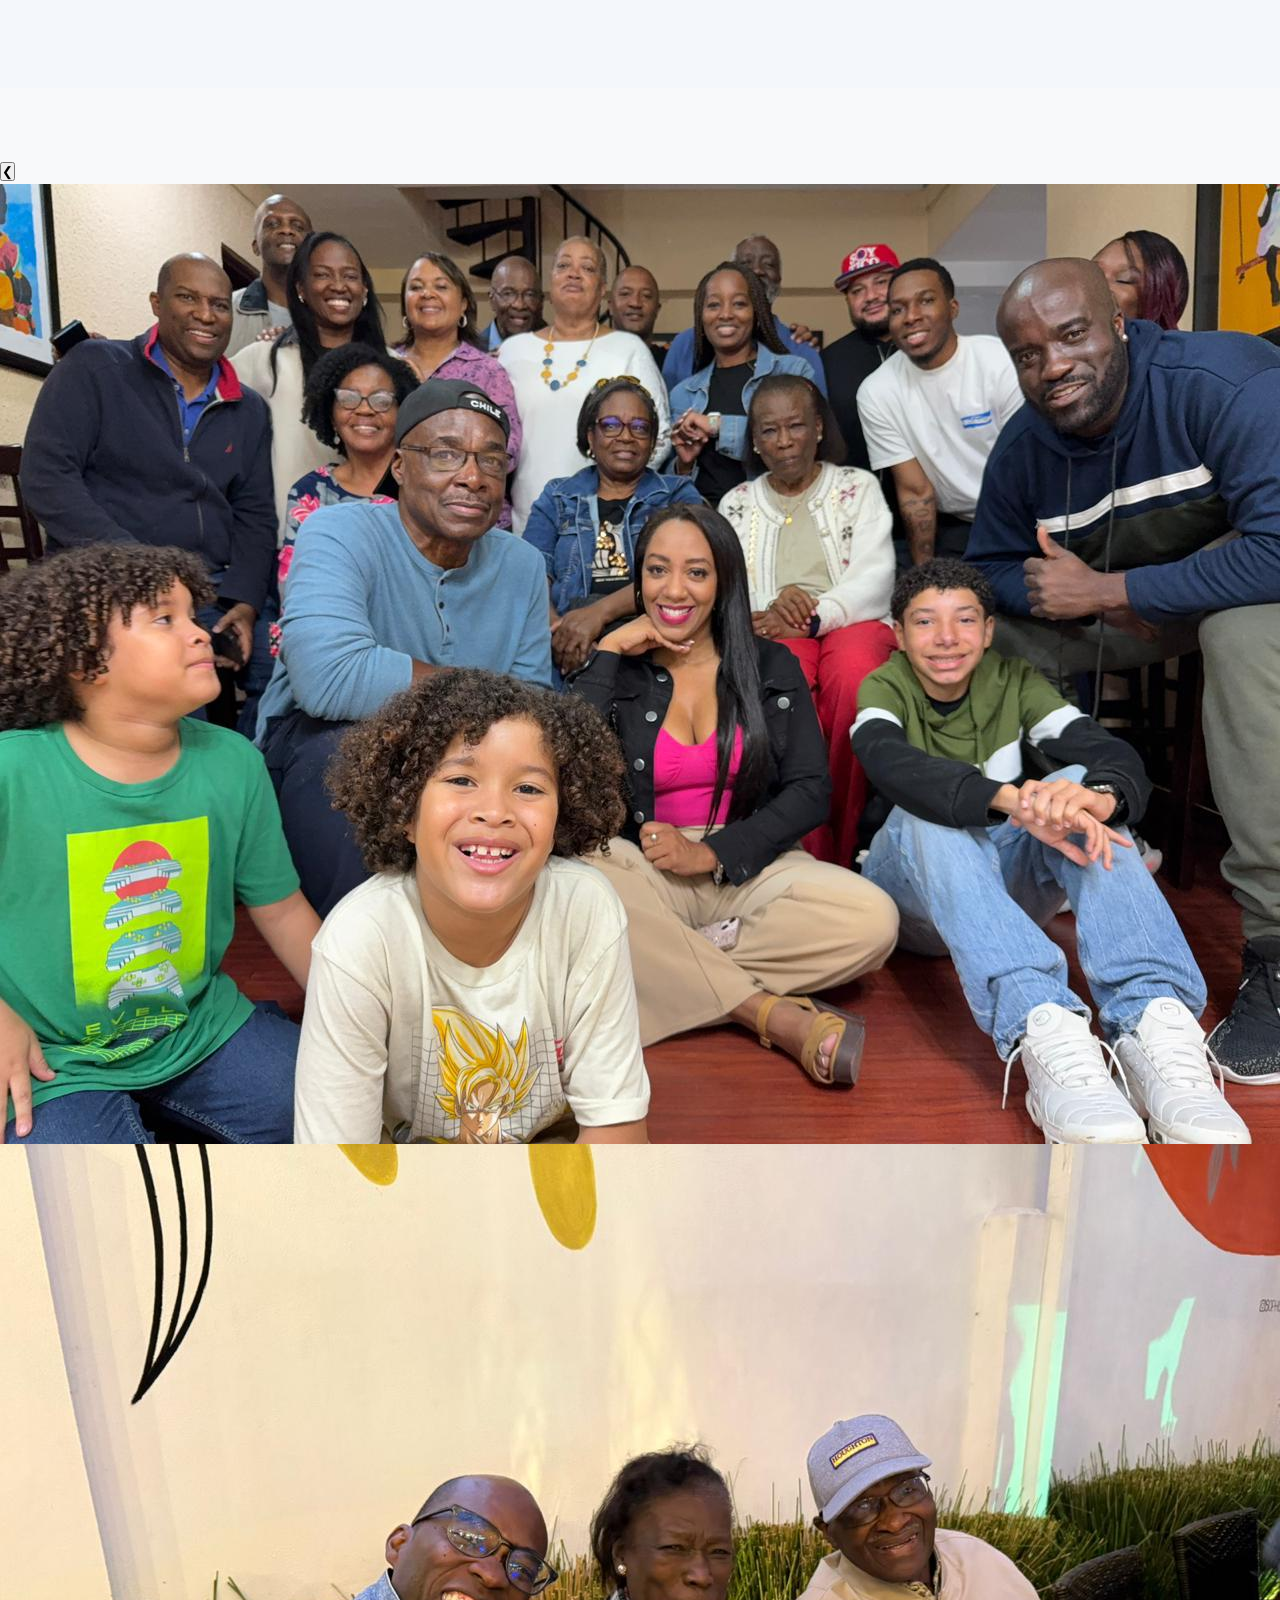
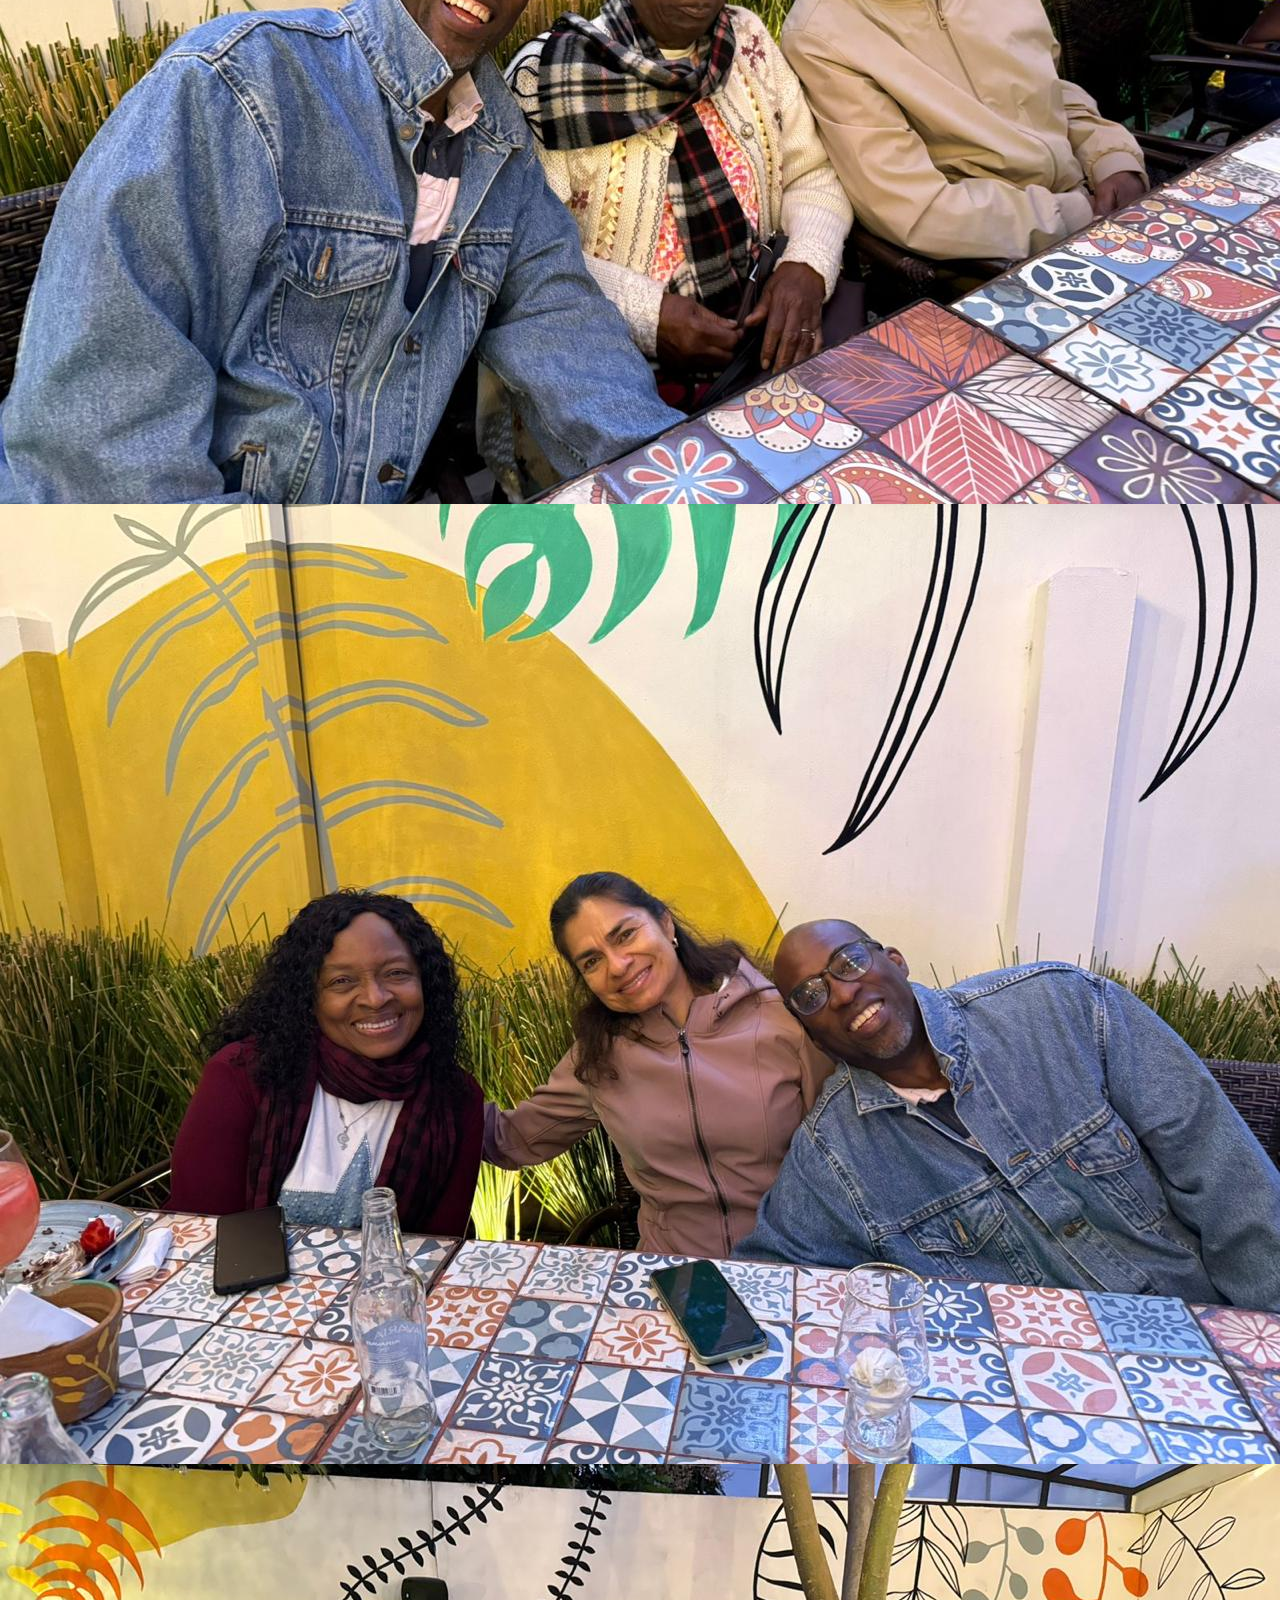
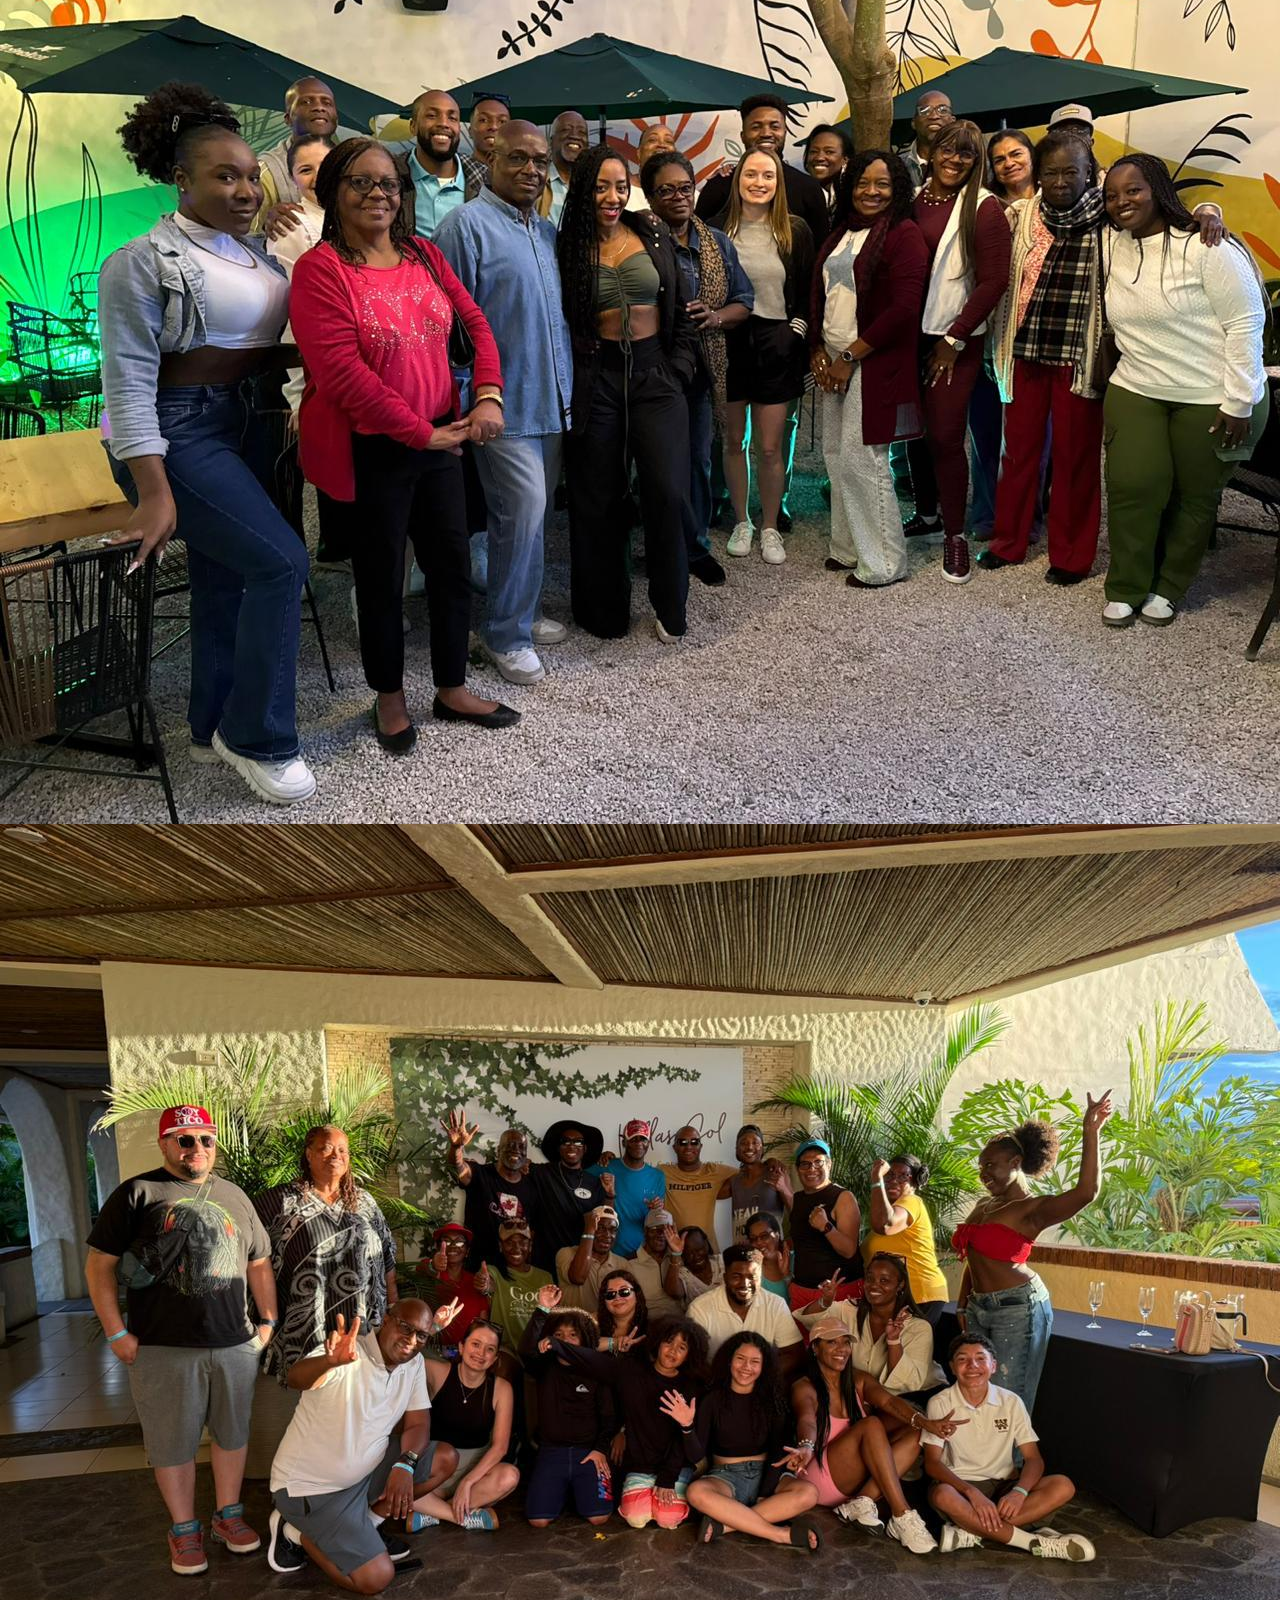
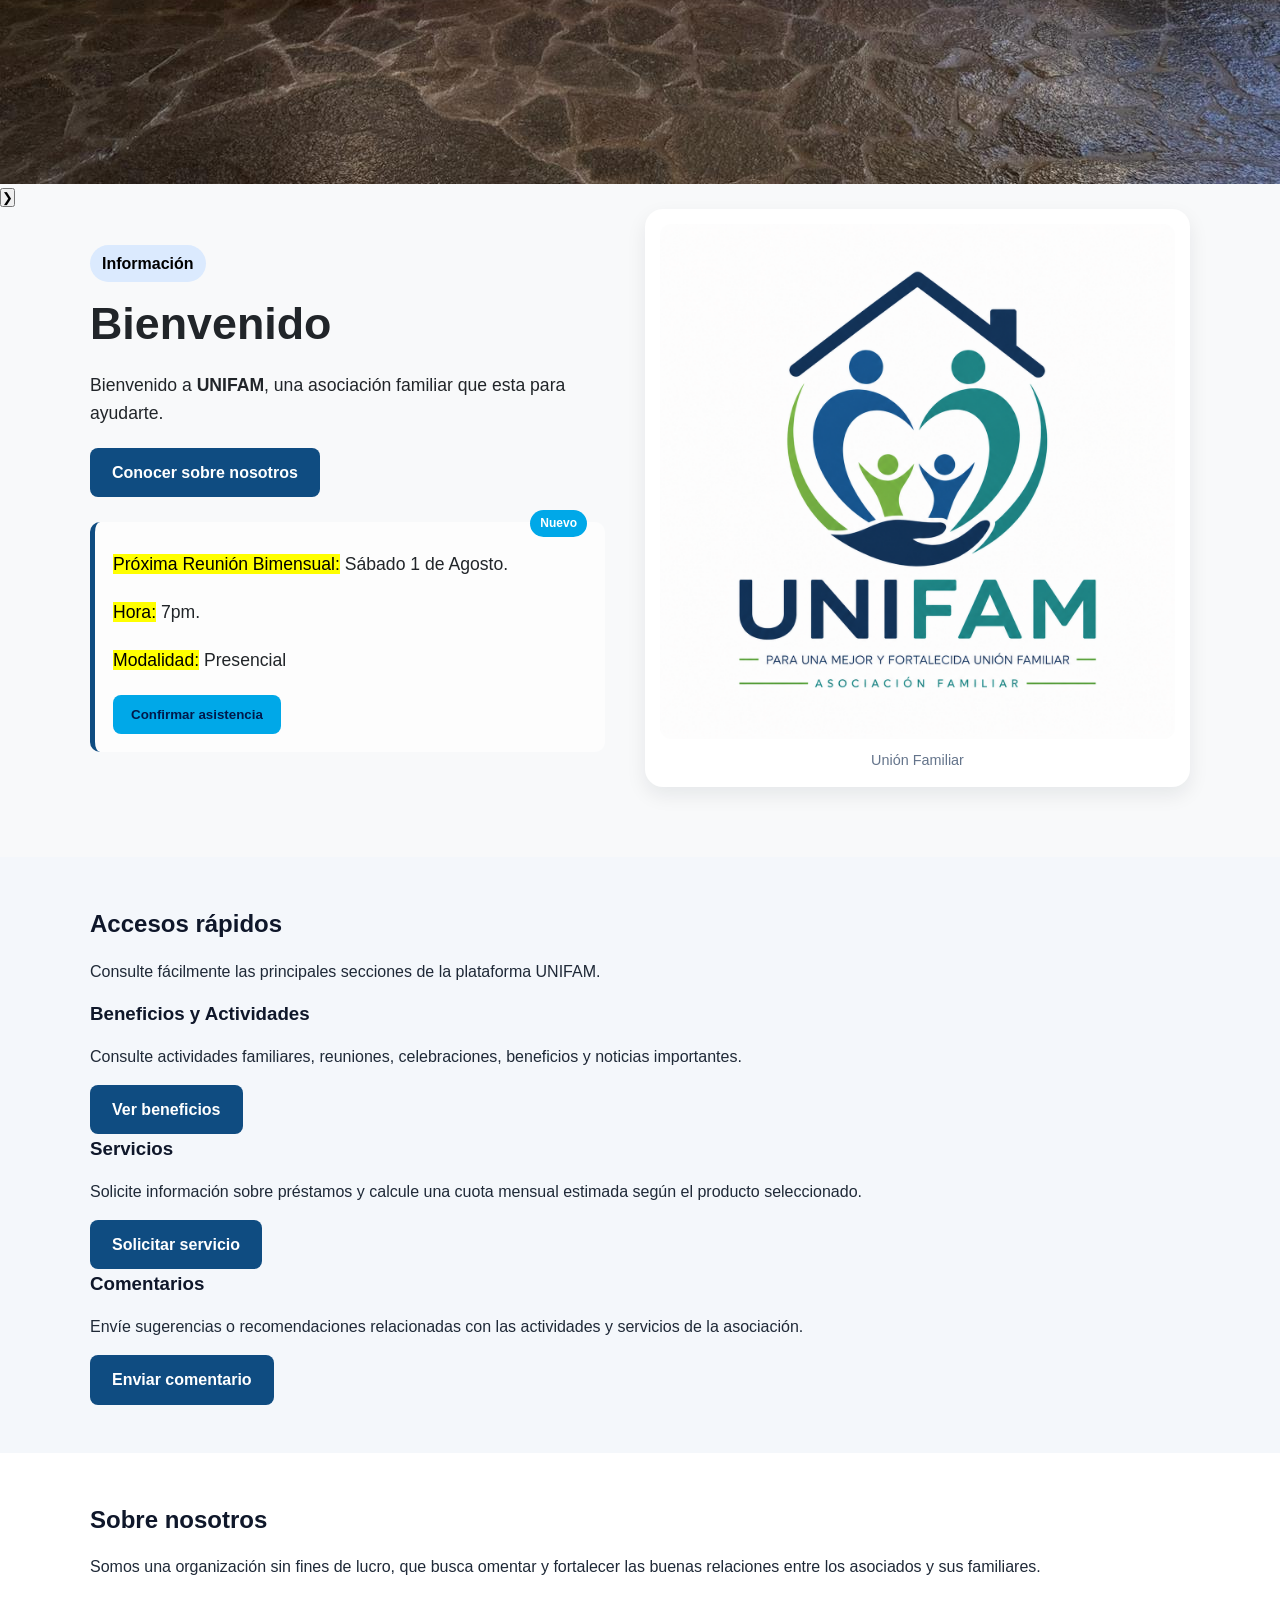
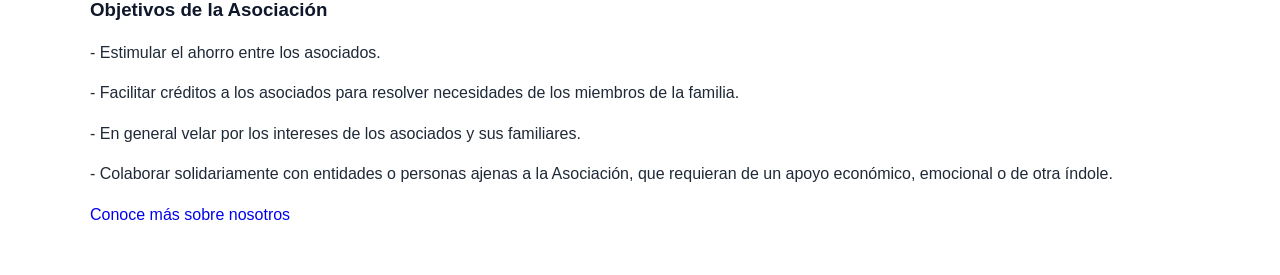
==== Index.html @ 9f18d017 "Agregar archivo Index.html y script carousel.js para implementar la sección de carrusel y la estruct" ====
<!DOCTYPE html>
<html lang="es">

<head>
    <meta charset="UTF-8">
    <meta name="viewport" content="width=device-width, initial-scale=1.0">
    <meta name="description" content="UNIFAM es una asosiacion familiar.">
    <meta name="keywords"
        content="Asociacion familiar">
    <meta name="author" content="UNIFAM">
    <!-- CSS externo principal del sitio -->
    <link rel="stylesheet" href="css/style.css">
    <title>UNIFAM | Unión Familiar</title>
</head>

<body>
    <!-- Encabezado principal fijo del sitio -->
    <div id="header"></div>

    <!-- Contenido principal -->
    <main>
        <!-- Sección hero con columnas flotantes -->
        <section id="hero" class="hero">
            <div class="carousel">
                <button class="btn prev">&#10094;</button>
                <div class="carousel-container">
                    <div class="slide active">
                        <img src="assets/images/carousel-1.jpeg" alt="Imagen 1">
                    </div>
                    <div class="slide">
                        <img src="assets/images/carousel-2.jpeg" alt="Imagen 2">
                    </div>
                    <div class="slide">
                        <img src="assets/images/carousel-3.jpeg" alt="Imagen 3">
                    </div>
                    <div class="slide">
                        <img src="assets/images/carousel-4.jpeg" alt="Imagen 4">
                    </div>
                    <div class="slide">
                        <img src="assets/images/carousel-5.jpeg" alt="Imagen 5">
                    </div>
                </div>
                <button class="btn next">&#10095;</button>
            </div>
            <div class="container hero-content">
                <div class="hero-text">
                    <span class="hero-badge">Información</span>

                    <h1>Bienvenido</h1>
                    <p>
                        Bienvenido a <strong>UNIFAM</strong>, una asociación familiar que esta para ayudarte.
                    </p>
                    <div class="hero-actions">
                        <a class="btn-primary" href="Historia.html">
                            Conocer sobre nosotros
                        </a>
                    </div>

                    <!-- Caja relativa que contiene un elemento absoluto -->
                    <div class="hero-info">
                        <span class="info-label">Nuevo</span>
                        <p>
                            <mark>Próxima Reunión Bimensual:</mark>
                            Sábado 1 de Agosto.
                        </p>
                        <p>
                            <mark>Hora:</mark>
                            7pm.
                        </p>

                        <p>
                            <mark>Modalidad:</mark>
                            Presencial
                        </p>
                        <button class="btn-secondary" onclick="asistToggle()">
                            Confirmar asistencia
                        </button>

                        <!-- ── Panel de confirmación ── -->
                        <div id="asistencia-panel">
                            <div class="asist-header">Confirmación de Asistencia</div>
                            <div class="asist-body">

                                <!-- Tipo de evento -->
                                <div class="asist-field">
                                    <label for="asist-tipo">Tipo de evento <span class="req">*</span></label>
                                    <div class="asist-select-wrap">
                                        <select id="asist-tipo" onchange="asistOnTipo()">
                                            <option value="">Seleccione una modalidad</option>
                                            <option value="presencial">Presencial</option>
                                            <option value="virtual">Virtual</option>
                                        </select>
                                    </div>
                                    <div class="asist-err" id="asist-err-tipo">Seleccione el tipo de evento.</div>
                                </div>

                                <!-- Nombre -->
                                <div class="asist-field">
                                    <label for="asist-nombre">Nombre y apellido <span class="req">*</span></label>
                                    <input type="text" id="asist-nombre" placeholder="Ej: Juan Pérez González"
                                        onblur="asistValidarNombre(true)">
                                    <div class="asist-err" id="asist-err-nombre">Ingrese su nombre completo (solo
                                        letras).</div>
                                </div>

                                <!-- Cédula -->
                                <div class="asist-field">
                                    <label for="asist-cedula">Número de cédula <span class="req">*</span></label>
                                    <input type="text" id="asist-cedula" placeholder="Ej: 1-2345-6789" maxlength="12"
                                        onblur="asistValidarCedula(true)">
                                    <div class="asist-err" id="asist-err-cedula">Ingrese una cédula válida (9
                                        dígitos).</div>
                                </div>

                                <!-- Lista de eventos (se carga desde JSON) -->
                                <div id="asist-eventos-wrap">
                                    <p class="eventos-label" id="asist-eventos-label"></p>
                                    <div class="asist-err asist-err-evento" id="asist-err-evento">Seleccione un
                                        evento.</div>
                                    <div class="eventos-lista" id="asist-eventos-lista"></div>
                                </div>

                                <!-- Acciones -->
                                <div class="asist-actions">
                                    <button class="asist-btn-enviar" onclick="asistEnviar()">Confirmar</button>
                                    <button class="asist-btn-cancelar" onclick="asistCerrar()">Cancelar</button>
                                </div>

                                <div id="asist-success"></div>
                            </div>
                        </div>
                        
                    </div>
                </div>

                <figure class="hero-image">
                    <img src="assets/images/LogoUNIFAM.png" alt="Union Familiar">
                    <figcaption>
                        Unión Familiar
                    </figcaption>
                </figure>
            </div>
        </section>

        <!-- Accesos rápidos a funcionalidades -->
        <section class="accesos-rapidos">
            <div class="container">
                <h2>Accesos rápidos</h2>
                <p>
                    Consulte fácilmente las principales secciones de la plataforma UNIFAM.
                </p>

                <div class="accesos-grid">

                    <article class="acceso-card">
                        <h3>Beneficios y Actividades</h3>
                        <p>
                            Consulte actividades familiares, reuniones, celebraciones,
                            beneficios y noticias importantes.
                        </p>
                        <a class="btn-primary" href="Beneficios.html">Ver beneficios</a>
                    </article>

                    <article class="acceso-card">
                        <h3>Servicios</h3>
                        <p>
                            Solicite información sobre préstamos y calcule una cuota
                            mensual estimada según el producto seleccionado.
                        </p>
                        <a class="btn-primary" href="Servicios.html">Solicitar servicio</a>
                    </article>

                    <article class="acceso-card">
                        <h3>Comentarios</h3>
                        <p>
                            Envíe sugerencias o recomendaciones relacionadas con las
                            actividades y servicios de la asociación.
                        </p>
                        <a class="btn-primary" href="Comentarios.html">Enviar comentario</a>
                    </article>

                </div>
            </div>
        </section>
        <!-- Información general de la plataforma -->
        <section id="sobre-plataforma">
            <div class="container">
                <h2>Sobre nosotros</h2>
                <p>
                    Somos una organización sin fines de lucro,
                    que busca omentar y fortalecer las buenas relaciones entre los asociados y sus familiares.
                </p>

                <h3>Objetivos de la Asociación</h3>
                <div class="benefits-grid">
                    <article class="benefit-card">
                        <p>- Estimular el ahorro entre los asociados.</p>
                    </article>

                    <article class="benefit-card">
                        <p>- Facilitar créditos a los asociados para resolver necesidades de los miembros de la familia.
                        </p>
                    </article>

                    <article class="benefit-card">
                        <p>- En general velar por los intereses de los asociados y sus familiares.</p>
                    </article>

                    <article class="benefit-card">
                        <p>- Colaborar solidariamente con entidades o personas ajenas a la Asociación,
                            que requieran de un apoyo económico, emocional o de otra índole.</p>
                    </article>

                    <a class="btn-link" href="Historia.html">
                        Conoce más sobre nosotros
                    </a>
                </div>
            </div>
        </section>

        
        <!-- Pie de pagina -->

        <div id="footer"></div>
        
        <script src="js/eventos.js"></script>
        <script src="js/carousel.js"></script>
        <script src="js/layout.js"></script>
</body>
---- css/style.css ----
/* =========================
CSS BASE
Reglas generales del sitio
========================= */

/* Elimina márgenes y espacios automáticos del navegador */
* {
    margin: 0;
    padding: 0;
    box-sizing: border-box;
}

/* Configuración general del documento */
html {
    font-size: 16px;
    scroll-behavior: smooth;
}

/* Estilo general del sitio */
body {
    font-family: Arial, Helvetica, sans-serif;
    background-color: #f4f7fb;
    color: #1f2937;
    line-height: 1.6;

    /* *** Espacio para que el header fixed no tape el contenido */
    padding-top: 88px;
}

/* Multimedia adaptable */
img,
video,
iframe {
    max-width: 100%;
}

/* Evita deformación y espacios inferiores */
img {
    height: auto;
    display: block;
}

/* Enlaces sin subrayado */
a {
    text-decoration: none;
}

/* Viñetas dentro del bloque */
ul {
    list-style-position: inside;
}

/* =========================
UTILIDADES GENERALES
========================= */

/* Contenedor centrado reutilizable */
.container {
    width: min(90%, 1100px);
    margin: 0 auto;
}

/* Separación general entre secciones */
section,
aside {
    padding: 48px 0;
}

/* Estilo base para títulos */
h1,
h2,
h3,
h4,
h5,
h6 {
    color: #0f172a;
    margin-bottom: 15px;
}

/* Separación entre párrafos */
p {
    margin-bottom: 15px;
}

/* =========================
HEADER Y NAVEGACIÓN
========================= */

/* Header fijo superior */
.site-header {
    background-color: #0F4C81;
    color: white;
    padding: 18px 0;
    border-bottom: 4px solid #00A8E8;

    position: fixed;
    top: 0;
    left: 0;
    width: 100%;

    z-index: 1000;
}

/* *** Flexbox alinea logo, menú y botón hamburguesa */
.header-content {
    display: flex;
    align-items: center;
    justify-content: space-between;
    gap: 20px;
}

/* Logo del sitio */
.logo {
    font-size: 1.4rem;
    margin-bottom: 0;
    white-space: nowrap;
}

/* *** Checkbox oculto usado para abrir/cerrar menú */
.menu-toggle {
    display: none;
}

/* *** Botón hamburguesa oculto en escritorio */
.menu-button {
    display: none;
    width: 38px;
    height: 32px;
    cursor: pointer;
}

/* *** Líneas del botón hamburguesa */
.menu-button span {
    display: block;
    height: 4px;
    margin-bottom: 6px;
    background-color: white;
    border-radius: 4px;
}

/* Menú principal */
.main-nav ul {
    list-style: none;

    /* *** Flexbox organiza enlaces en fila */
    display: flex;
    align-items: center;
    gap: 12px;
}

/* Enlaces del menú */
.main-nav a {
    color: white;
    font-weight: bold;
    padding: 8px 10px;
    border-radius: 6px;
    display: inline-block;
}

/* Cambio visual al pasar el mouse */
.main-nav a:hover {
    background-color: #00b4d8;
    color: #00194a;
}

/* =========================
HERO
========================= */

.hero {
    background-color: #F8F9FA;
    padding: 70px 0;
}

/* *** Flexbox crea dos columnas responsivas */
.hero-content {
    display: flex;
    align-items: center;
    gap: 40px;
}

/* Columna de texto */
.hero-text {
    flex: 1;
}

/* Título principal */
.hero-text h1 {
    font-size: clamp(2rem, 5vw, 2.8rem);
    color: #212529;
    margin-bottom: 20px;
    line-height: 1.2;
}

/* Texto del hero */
.hero-text p {
    font-size: 1.1rem;
    color: #212529;
    margin-bottom: 20px;
}

/* Etiqueta decorativa */
.hero-badge {
    display: inline-block;
    background-color: #dbeafe;
    color: #000000;
    padding: 6px 12px;
    border-radius: 20px;
    font-weight: bold;
    margin-bottom: 15px;
}

/* Columna de imagen */
.hero-image {
    flex: 1;
    background-color: white;
    padding: 15px;
    border-radius: 18px;
    box-shadow: 0 8px 20px rgba(15, 23, 42, 0.08);
}

/* Imagen principal */
.hero-image img {
    width: 100%;
    border-radius: 12px;
}

/* Texto bajo imagen */
.hero-image figcaption {
    margin-top: 10px;
    font-size: 0.9rem;
    color: #64748b;
    text-align: center;
}

/* Caja informativa */
.hero-info {
    margin-top: 25px;
    padding: 28px 18px 18px 18px;
    background-color: rgba(255, 255, 255, 0.7);
    border-left: 5px solid #0F4C81;
    border-radius: 10px;

    /* Referencia para la etiqueta absoluta */
    position: relative;
}

/* Etiqueta dentro de la caja */
.info-label {
    position: absolute;
    top: -12px;
    right: 18px;

    background-color: #00A8E8;
    color: white;
    padding: 4px 10px;
    border-radius: 20px;
    font-size: 0.75rem;
    font-weight: bold;

    z-index: 2;
}

/* =========================
BOTONES
========================= */

/* Enlace con apariencia de botón */
.btn-primary {
    display: inline-block;
    background-color: #0F4C81;
    color: white;
    padding: 12px 22px;
    border-radius: 8px;
    font-weight: bold;
}

/* Hover del botón principal */
.btn-primary:hover {
    background-color: #00b4d8;
    color: #00194a;
}

/* Botón secundario */
.btn-secondary {
    background-color: #00A8E8;
    color: #00194a;
    border: none;
    padding: 12px 18px;
    border-radius: 8px;
    font-weight: bold;
    cursor: pointer;
}

/* Hover del botón secundario */
.btn-secondary:hover {
    background-color: #0096c7;
    color: white;
}

/* =========================
SOBRE LA PLATAFORMA
========================= */

#sobre-plataforma {
    background-color: white;
}

#sobre-plataforma ul {
    padding-left: 20px;
    margin-top: 15px;
}

#sobre-plataforma li {
    margin-bottom: 10px;
}

/* =========================
EVENTOS
========================= */

.events-section {
    background-color: #f4f7fb;
}

/* *** Grid crea columnas automáticas y responsivas */
.events-grid {
    display: grid;

    /* *** Ajusta cantidad de columnas según espacio disponible */
    grid-template-columns: repeat(auto-fit, minmax(260px, 1fr));

    gap: 28px;
    align-items: stretch;
}

/* Tarjeta de evento */
.event-card {
    background-color: white;
    border: 1px solid #dbeafe;
    border-radius: 16px;
    overflow: hidden;
    box-shadow: 0 8px 20px rgba(15, 23, 42, 0.08);

    position: relative;

    /* *** Flex interno mantiene contenido ordenado verticalmente */
    display: flex;
    flex-direction: column;
}

/* Elimina márgenes propios del figure */
.event-card figure {
    margin: 0;
}

/* Imagen de tarjeta */
.event-card img {
    width: 100%;
    height: 220px;
    object-fit: cover;
}

/* Texto bajo imagen */
.event-card figcaption {
    font-size: 0.8rem;
    color: #64748b;

    /* *** Más espacio para que no quede pegado */
    padding: 10px 16px 0 16px;
}

/* Contenido textual de tarjeta */
.event-card-content {
    /* *** Corrige texto pegado a la orilla */
    padding: 20px;

    /* *** Hace que el contenido ocupe el espacio disponible */
    flex: 1;
}

/* Párrafos dentro de tarjetas */
.event-card-content p {
    margin-bottom: 10px;
}

/* Etiqueta superior de tarjeta */
.card-label {
    position: absolute;
    top: 12px;
    right: 12px;

    background-color: #00194a;
    color: white;
    padding: 5px 10px;
    border-radius: 20px;

    font-size: 0.75rem;
    font-weight: bold;

    z-index: 5;
}

/* Categoría del evento */
.event-category {
    display: inline-block;
    background-color: #dbeafe;
    color: #00194a;
    padding: 6px 12px;
    border-radius: 20px;
    font-size: 0.85rem;
    font-weight: bold;
    margin-bottom: 12px;
}

/* =========================
ASIDE
========================= */

aside {
    background-color: #ecfeff;
    border-top: 1px solid #bae6fd;
    border-bottom: 1px solid #bae6fd;
}

/* *** Centra contenido del aside sin repetir estilos */
aside p,
aside small,
aside h2,
aside h4 {
    width: min(90%, 1100px);
    margin-left: auto;
    margin-right: auto;
}

aside small {
    display: block;
}

/* =========================
TABLA RESPONSIVA
========================= */

/* *** Sección de tabla con separación visual */
.table-section {
    padding-top: 48px;
    padding-bottom: 48px;
}

/* *** Permite desplazamiento horizontal si la pantalla es estrecha */
.table-responsive {
    width: 100%;
    overflow-x: auto;
    border-radius: 14px;
    box-shadow: 0 8px 20px rgba(15, 23, 42, 0.08);
}

/* *** Tabla limpia, legible y adaptable */
table {
    width: 100%;
    border-collapse: collapse;
    background-color: white;
    min-width: 650px;
}

/* *** Encabezados y celdas con mejor separación */
th,
td {
    padding: 14px 16px;
    border-bottom: 1px solid #cbd5e1;
    text-align: left;
    vertical-align: top;
}

/* *** Encabezado destacado */
th {
    background-color: #00194a;
    color: white;
    font-weight: bold;
}

/* *** Alterna color para lectura */
tr:nth-child(even) {
    background-color: #f8fafc;
}

/* *** Efecto suave al pasar mouse */
tbody tr:hover {
    background-color: #e0f2fe;
}

/* *** Última fila sin borde inferior */
tbody tr:last-child td {
    border-bottom: none;
}

/* =========================
MULTIMEDIA
========================= */

video,
audio,
iframe {
    margin-top: 15px;
    margin-bottom: 25px;
    border-radius: 12px;
}

iframe {
    width: 100%;
}

/* =========================
FOOTER
========================= */

footer {
    background-color: #0F4C81;
    color: white;
    padding: 35px 0;
    text-align: center;
}

/* Enlaces del footer */
footer a {
    color: #90e0ef;
}

/* Hover del footer */
footer a:hover {
    color: white;
}

footer ul {
    list-style: none;
    margin: 20px 0;
}

footer li {
    margin-bottom: 8px;
}

footer h5,
footer h6 {
    color: white;
}

footer address {
    font-style: normal;
    margin-bottom: 15px;
}

/* =========================
MEDIA QUERY TABLET
========================= */

/* *** Ajustes para pantallas medianas */
@media (max-width: 900px) {
    body {
        padding-top: 86px;
    }

    /* *** Hero pasa de dos columnas a una columna */
    .hero-content {
        flex-direction: column;
        align-items: flex-start;
    }

    .hero-text,
    .hero-image {
        width: 100%;
    }

    .hero-image {
        max-width: 650px;
    }

    /* *** Menú todavía visible, pero con menos separación */
    .main-nav ul {
        gap: 6px;
    }

    .main-nav a {
        font-size: 0.9rem;
        padding: 7px 8px;
    }
}

/* =========================
MEDIA QUERY MÓVIL
========================= */

/* *** Ajustes para pantallas pequeñas */
@media (max-width: 700px) {
    body {
        padding-top: 78px;
    }

    .site-header {
        padding: 14px 0;
    }

    .header-content {
        position: relative;
    }

    /* *** Breadcrumbs mas compacto en celular *** */
    .breadcrumbs .container {
        font-size: 0.85rem;
        flex-wrap: wrap;
    }

    /* *** Acciones del hero en columna para mejorar toque *** */
    .hero-actions {
        flex-direction: column;
        align-items: stretch;
    }

    .btn-link {
        text-align: center;
        padding: 10px;
    }

    /* *** Estados de interfaz ocupan todo el ancho *** */
    .state-box {
        width: 100%;
        text-align: center;
    }

    .btn-card{
        width: 100%;
        text-align: center;
    }
    
    /* *** Muestra el botón hamburguesa */
    .menu-button {
        display: block;
    }

    /* *** Menú oculto inicialmente */
    .main-nav {
        display: none;
        position: absolute;
        top: 52px;
        left: 0;
        width: 100%;

        background-color: #00194a;
        border-top: 1px solid #00b4d8;
        padding: 14px;
        border-radius: 0 0 12px 12px;

        z-index: 999;
    }

    /* *** Cuando el checkbox está activo, se muestra el menú */
    .menu-toggle:checked~.main-nav {
        display: block;
    }

    /* *** Menú vertical en móvil */
    .main-nav ul {
        display: flex;
        flex-direction: column;
        align-items: stretch;
        gap: 8px;
    }

    .main-nav a {
        display: block;
        padding: 12px;
        background-color: rgba(255, 255, 255, 0.08);
    }

    .hero {
        padding: 48px 0;
    }

    .hero-text h1 {
        font-size: 2rem;
    }

    .events-grid {
        grid-template-columns: 1fr;
    }

    .event-card img {
        height: 200px;
    }

    /* *** La tabla cambia a formato tarjeta en móvil */
    .table-responsive {
        overflow-x: visible;
        box-shadow: none;
    }

    table {
        min-width: 0;
        border-collapse: separate;
        border-spacing: 0 14px;
        background-color: transparent;
    }

    thead {
        display: none;
    }

    tbody,
    tr,
    td {
        display: block;
        width: 100%;
    }

    tr {
        background-color: white;
        border: 1px solid #dbeafe;
        border-radius: 14px;
        padding: 12px;
        box-shadow: 0 6px 16px rgba(15, 23, 42, 0.08);
    }

    td {
        border-bottom: 1px solid #e2e8f0;
        padding: 10px 8px;
    }

    td:last-child {
        border-bottom: none;
    }

    /* *** Muestra el nombre de cada columna antes del valor */
    td::before {
        content: attr(data-label);
        display: block;
        font-weight: bold;
        color: #00194a;
        margin-bottom: 4px;
    }

    /* *** Resalta visualmente el nombre del evento en móvil */
    td[data-label="Evento"] {
        color: #00194a;
        font-weight: bold;
        font-size: 1rem;
        background-color: #dbeafe;
        padding: 12px;
        border-radius: 8px;
        margin-bottom: 8px;
    }
}

/* =========================
MEDIA QUERY MÓVIL PEQUEÑO
========================= */

/* *** Ajustes para teléfonos angostos */
@media (max-width: 420px) {
    .logo {
        font-size: 1.15rem;
    }

    .hero-text h1 {
        font-size: 1.75rem;
    }

    .btn-primary,
    .btn-secondary {
        width: 100%;
        text-align: center;
    }

    .event-card-content {
        padding: 18px;
    }

    .card-label {
        font-size: 0.7rem;
        right: 8px;
    }
}

/*===============================
UX: ESTADOS DE INTERFAZ
=============================== */
/* *** Estados visibles antes del listado */
.ui-state-demo{
    display: flex;
    gap: 12px;
    flex-wrap: wrap;
    margin: 18px 0 28px 0;
}
/* *** Base visual de cada estado */
.state-box{
    padding: 10px 14px;
    border-radius: 20px;
    font-weight: bold;
    font-size: 0.9rem;
}

/* *** Estado exitoso *** */
.state-success{
    background-color: #dcfce7;
    color: #166534;
}

/* *** Estado de advertencia *** */
.state-warning{
    background-color: #fef3c7;
    color: #92400e;
}

/* *** Estado de peligro *** */
.state-danger{
    background-color: #fee2e2;
    color: #991b1b;
}

/* *** Estado vacio simulado*** */
.empty-state {
    margin-top: 32px;
    padding: 28px;
    background-color: white;
    border: 2px dashed #cbd5e1;
    border-radius: 16px;
    text-align: center;
}

.empty-state h3 {
    color: #00194a;
}

.empty-state p {
    color: #475569;
    margin-bottom: 0;
}


/* ==========================================
   PERSONALIZACIÓN UNIFAM
   Unión Familiar
==========================================



/* ========================
Historia.html
===========================*/

.nuestra-historia {
  display: flex;
  align-items: flex-start;
  gap: 40px;
  padding: 40px;
  max-width: 1200px;
  margin: 0 auto;
}

.image-container {
  flex: 1;
}

.image-container img {
  width: 100%;
  height: auto;
  border-radius: 6px;
  display: block;
}

.text-container {
  flex: 1;
}

.text-container h2 {
  font-size: 2.5rem;
  font-weight: 800;
  margin-bottom: 20px;
}

.text-container p {
  color: #6b6b6b;
  line-height: 1.7;
  margin-bottom: 16px;
}

@media (max-width: 768px) {
  .our-history {
    flex-direction: column;
  }
}

.nuestra-historia p {
    text-align: justify;
    line-height: 1.8;
    font-size: 18px;
    color: #555;
}

/* Parte de Junta Directiva*/

.jerarquia-admin {
  padding: 60px 20px;
  text-align: center;
}

.container {
  max-width: 1100px;
  margin: 0 auto;
}

.titulo-seccion {
  font-size: 3rem;
  font-weight: 800;
  color: #1a2540;
  max-width: 700px;
  text-align: center;
  margin: 0 auto 50px auto;
}

.subtitulo {
  font-size: 1.1rem;
  font-weight: 600;
  color: #1a2540;
  max-width: 700px;
  margin: 0 auto 50px auto;
}

.organigrama {
  display: flex;
  flex-direction: column;
  align-items: center;
}

.nivel {
  display: flex;
  justify-content: center;
}

/* Linea conectora vertical entre niveles */
.conector {
  width: 2px;
  height: 30px;
  background: #c3cfdf;
}

.card {
  background: #ffffff;
  border-radius: 10px;
  padding: 22px 36px;
  box-shadow: 0 4px 12px rgba(0, 0, 0, 0.06);
  border: 1px solid #e5e9f0;
  display: flex;
  flex-direction: column;
  align-items: center;
  gap: 6px;
  transition: transform 0.2s ease, box-shadow 0.2s ease;
  min-width: 200px;
}

.card:hover {
  transform: translateY(-4px);
  box-shadow: 0 8px 20px rgba(0, 0, 0, 0.1);
}

.cargo {
  font-weight: 700;
  color: #0f6fb5;
  font-size: 1.05rem;
}

.nombre {
  color: #4a5568;
  font-size: 0.95rem;
  text-align: center;
}

/* Destacar al Presidente como el nivel mas alto */
.nivel-1 .card {
  border-top: 4px solid #0f6fb5;
}

/* Nivel con multiples personas */
.nivel-multiple {
  flex-direction: column;
  align-items: center;
}

.linea-horizontal {
  height: 2px;
  background: #c3cfdf;
  margin-bottom: 30px;
  position: relative;
  display: flex;
  justify-content: space-between;
}

/* Para 3 personas: la linea es mas ancha */
.linea-3 {
  width: 460px;
}

.rama {
  position: absolute;
  top: 0;
  width: 2px;
  height: 30px;
  background: #c3cfdf;
}

.rama:nth-child(1) {
  left: 0;
}

.rama:nth-child(2) {
  left: 50%;
  transform: translateX(-1px);
}

.rama:nth-child(3) {
  right: 0;
}

.grupo {
  display: flex;
  gap: 30px;
  flex-wrap: wrap;
  justify-content: center;
}

/* Responsive */
@media (max-width: 900px) {
  .linea-3 {
    width: 340px;
  }

  .grupo {
    gap: 20px;
  }
}

@media (max-width: 600px) {
  .card {
    min-width: 180px;
    padding: 18px 24px;
  }

  .grupo {
    flex-direction: column;
    gap: 24px;
  }

  .linea-horizontal {
    width: 2px;
    height: 30px;
    margin-bottom: 0;
  }

  .rama {
    display: none;
  }
}


/* ============================================
Panel de confirmación de asistencia
===============================================*/
#asistencia-panel {
    display: none;
    margin-top: 18px;
    background: #fff;
    border-radius: 12px;
    box-shadow: 0 6px 24px rgba(0, 0, 0, 0.13);
    overflow: hidden;
    animation: asist-slide 0.25s ease;
}

@keyframes asist-slide {
    from {
        opacity: 0;
        transform: translateY(-8px);
    }

    to {
        opacity: 1;
        transform: translateY(0);
    }
}

.asist-header {
    background: #0F4C81;
    color: #fff;
    padding: 14px 20px;
    font-weight: 700;
    font-size: 1rem;
}

.asist-body {
    padding: 20px;
}

/* Campos */
.asist-field {
    margin-bottom: 14px;
}

.asist-field label {
    display: block;
    font-size: 0.82rem;
    font-weight: 700;
    color: #0F4C81;
    margin-bottom: 5px;
}

.asist-field label .req {
    color: #e03a3a;
}

.asist-field input,
.asist-field select {
    width: 100%;
    padding: 9px 12px;
    border: 1.5px solid #cbd5e1;
    border-radius: 7px;
    font-size: 0.88rem;
    font-family: inherit;
    color: #1f2937;
    background: #fff;
    outline: none;
    appearance: none;
    transition: border-color 0.2s;
}

.asist-field input:focus,
.asist-field select:focus {
    border-color: #00A8E8;
}

.asist-field input.asist-invalid,
.asist-field select.asist-invalid {
    border-color: #e03a3a;
    background: #fff6f6;
}

.asist-select-wrap {
    position: relative;
}

.asist-select-wrap::after {
    content: '▾';
    position: absolute;
    right: 10px;
    top: 50%;
    transform: translateY(-50%);
    color: #0F4C81;
    pointer-events: none;
}

.asist-err {
    color: #c0392b;
    font-size: 0.74rem;
    margin-top: 3px;
    display: none;
}

/* Lista de eventos */
#asist-eventos-wrap {
    margin-top: 4px;
    display: none;
}

#asist-eventos-wrap p.eventos-label {
    font-size: 0.82rem;
    font-weight: 700;
    color: #0F4C81;
    margin-bottom: 8px;
}

.eventos-lista {
    display: flex;
    flex-direction: column;
    gap: 8px;
    margin-bottom: 14px;
}

.evento-card {
    border: 1.5px solid #e2e8f0;
    border-radius: 8px;
    padding: 10px 14px;
    cursor: pointer;
    transition: border-color 0.18s, background 0.18s;
    font-size: 0.84rem;
}

.evento-card:hover {
    border-color: #00A8E8;
    background: #f0f9ff;
}

.evento-card.seleccionado {
    border-color: #0F4C81;
    background: #dbeafe;
}

.evento-card input[type="radio"] {
    display: none;
}

.evento-card .ev-titulo {
    font-weight: 700;
    color: #0F4C81;
    margin-bottom: 2px;
}

.evento-card .ev-detalle {
    color: #475569;
    line-height: 1.5;
}

.evento-card .ev-link {
    color: #00A8E8;
    font-weight: 600;
    word-break: break-all;
    text-decoration: none;
}

.evento-card .ev-link:hover {
    text-decoration: underline;
}

.asist-err-evento {
    color: #c0392b;
    font-size: 0.74rem;
    margin-bottom: 10px;
    display: none;
}

/* Botones del panel */
.asist-actions {
    display: flex;
    gap: 10px;
    margin-top: 6px;
}

.asist-btn-enviar {
    flex: 1;
    padding: 10px;
    background: #0F4C81;
    color: #fff;
    font-weight: 700;
    font-size: 0.9rem;
    border: none;
    border-radius: 7px;
    cursor: pointer;
    transition: background 0.2s;
}

.asist-btn-enviar:hover {
    background: #00A8E8;
    color: #00194a;
}

.asist-btn-cancelar {
    padding: 10px 16px;
    background: transparent;
    color: #64748b;
    font-size: 0.88rem;
    border: 1.5px solid #cbd5e1;
    border-radius: 7px;
    cursor: pointer;
    transition: border-color 0.2s;
}

.asist-btn-cancelar:hover {
    border-color: #94a3b8;
    color: #1f2937;
}

/* Éxito */
#asist-success {
    display: none;
    background: #dcfce7;
    border: 1.5px solid #16a34a;
    border-radius: 8px;
    padding: 12px 16px;
    color: #166534;
    font-size: 0.85rem;
    font-weight: 600;
    margin-top: 12px;
    text-align: center;
}
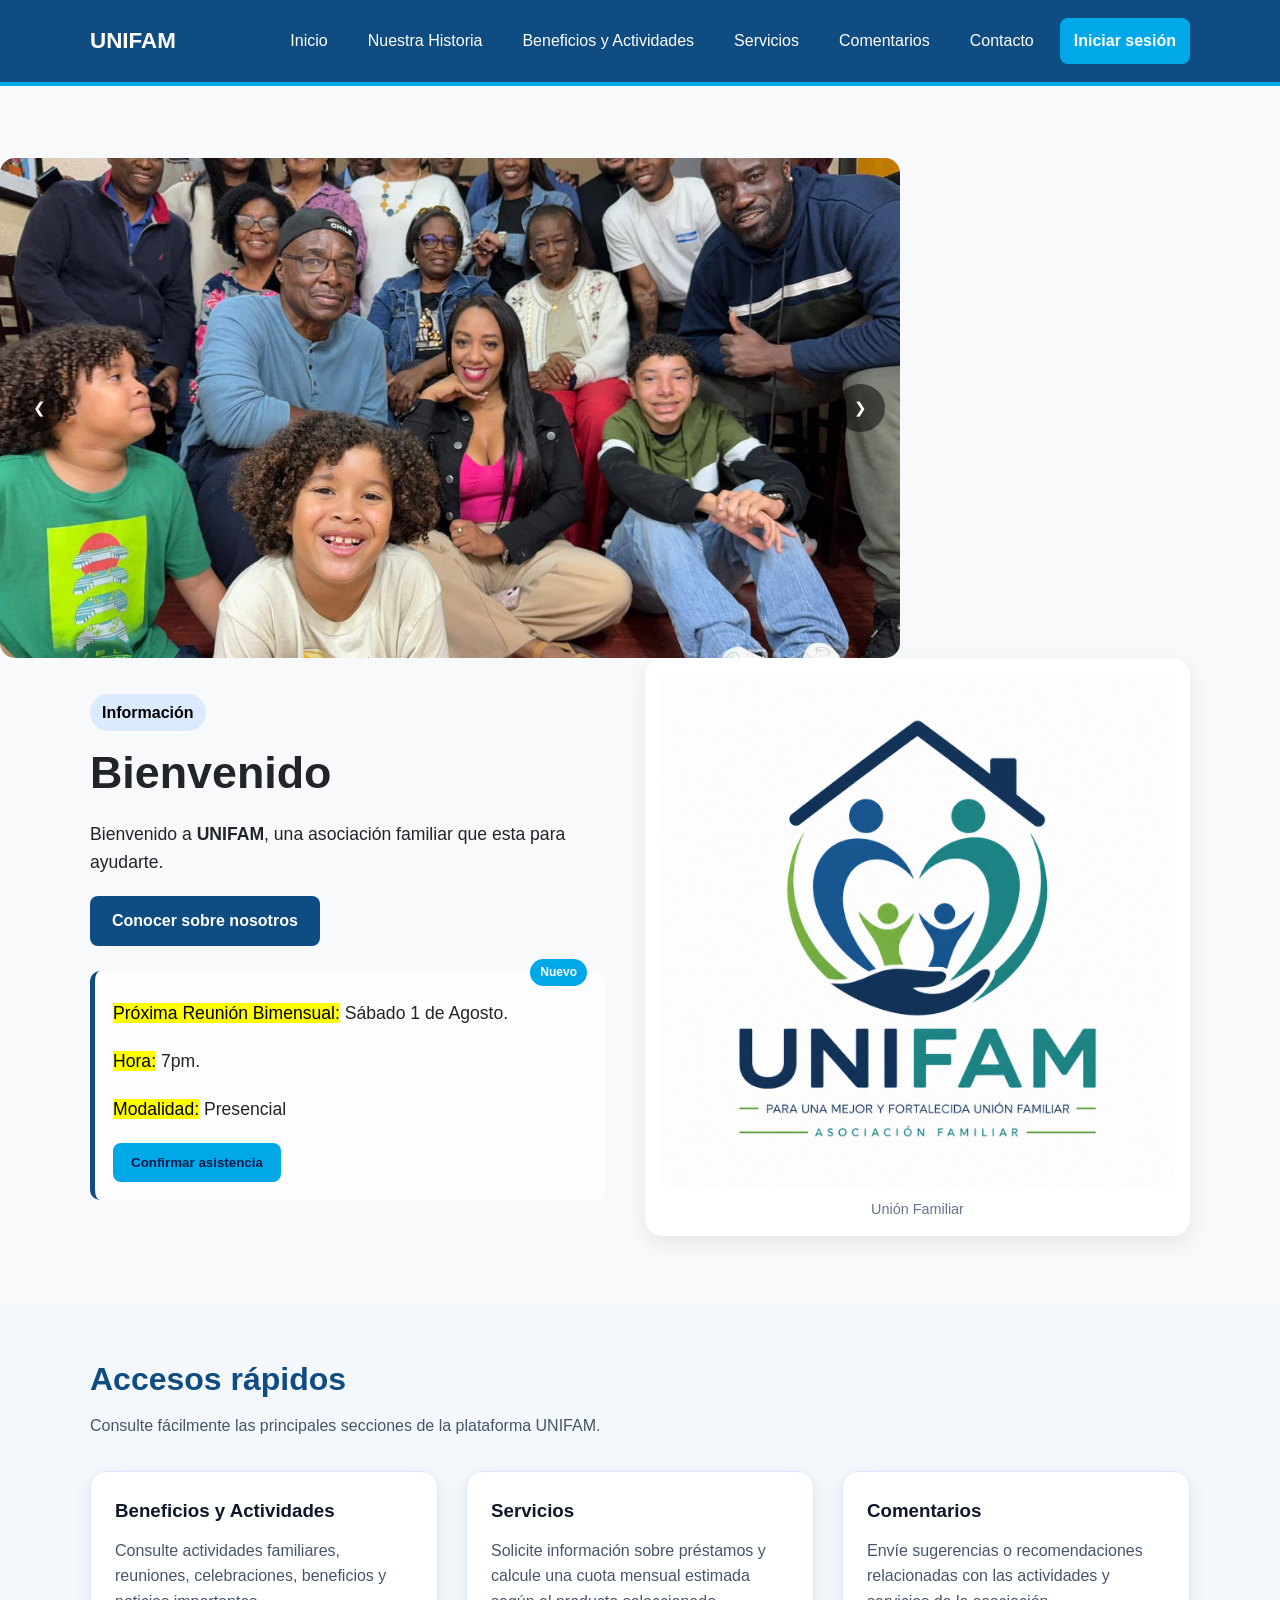
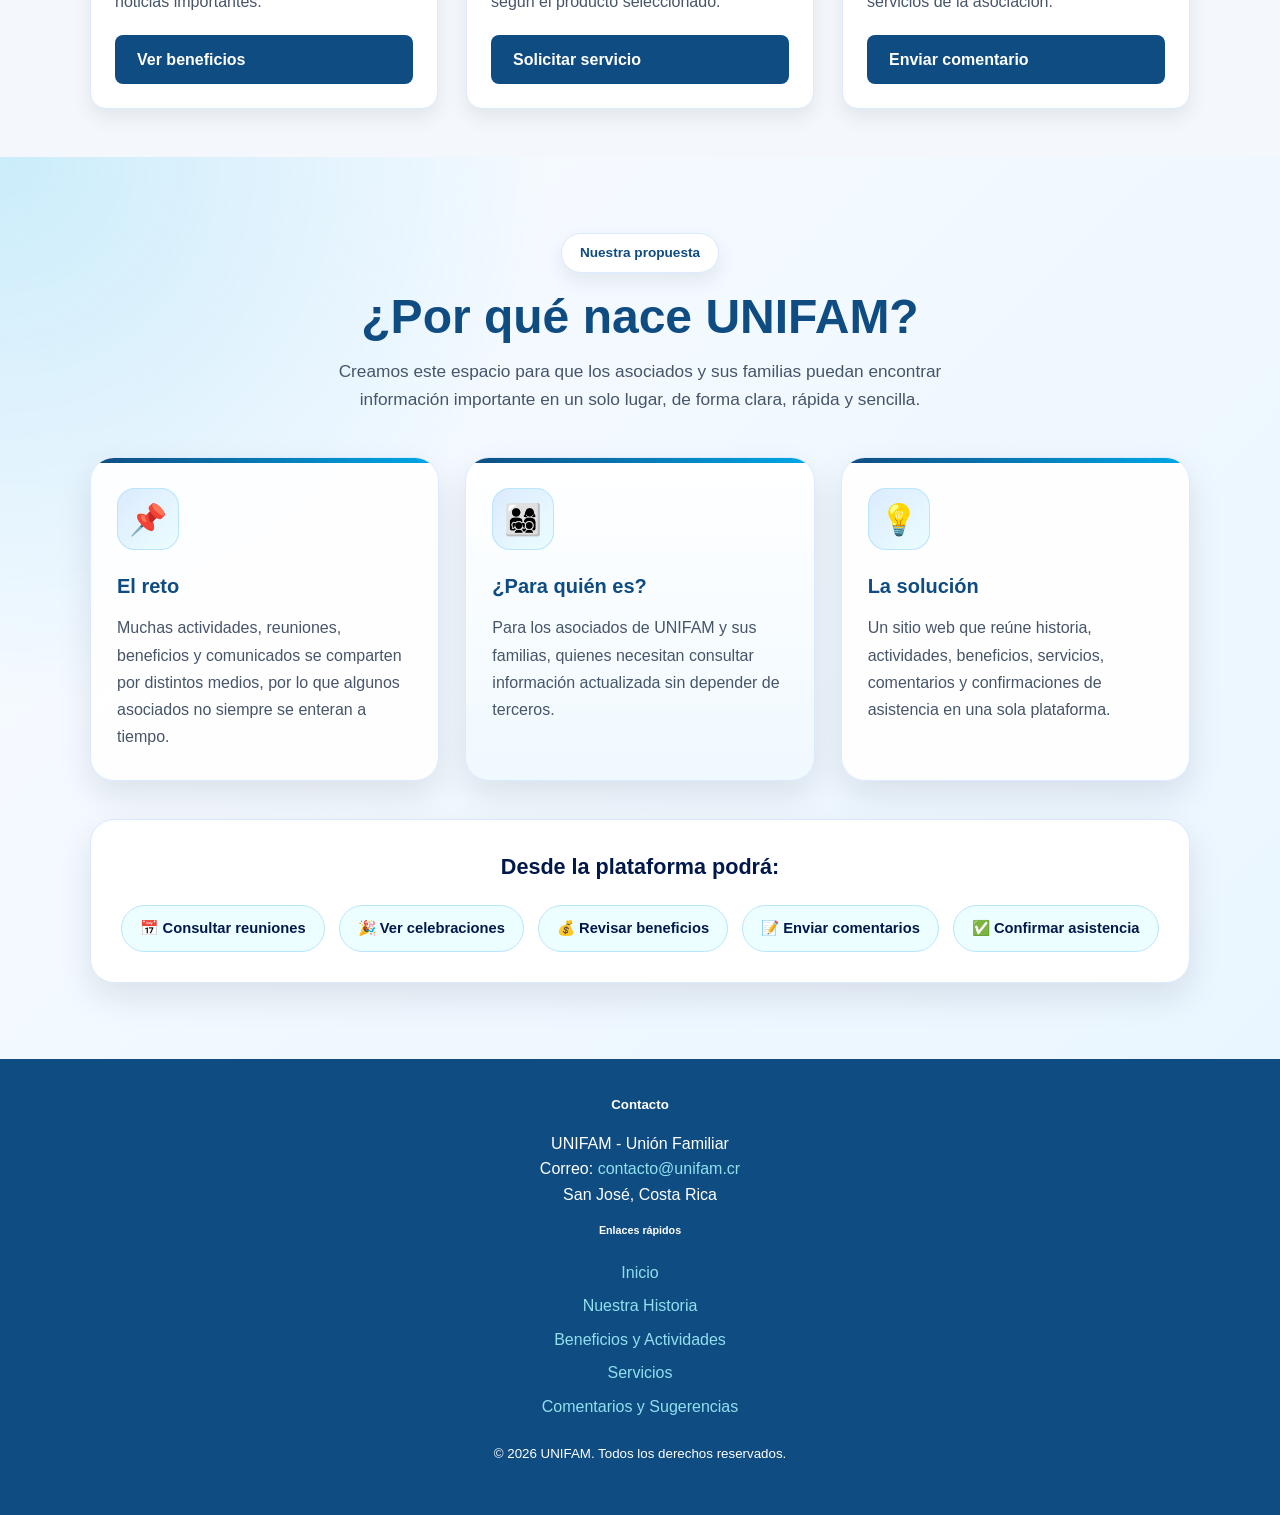
==== commit 6f9108e6: "Actualizar contenido y estilos de la sección "Propuesta UNIFAM" en Index.html; mejorar navegación y " ====
--- a/Index.html
+++ b/Index.html
@@ -183,41 +183,66 @@
             </div>
         </section>
         <!-- Información general de la plataforma -->
-        <section id="sobre-plataforma">
+        <section id="propuesta-unifam">
             <div class="container">
-                <h2>Sobre nosotros</h2>
-                <p>
-                    Somos una organización sin fines de lucro,
-                    que busca omentar y fortalecer las buenas relaciones entre los asociados y sus familiares.
-                </p>
-
-                <h3>Objetivos de la Asociación</h3>
-                <div class="benefits-grid">
-                    <article class="benefit-card">
-                        <p>- Estimular el ahorro entre los asociados.</p>
-                    </article>
-
-                    <article class="benefit-card">
-                        <p>- Facilitar créditos a los asociados para resolver necesidades de los miembros de la familia.
-                        </p>
-                    </article>
-
-                    <article class="benefit-card">
-                        <p>- En general velar por los intereses de los asociados y sus familiares.</p>
-                    </article>
-
-                    <article class="benefit-card">
-                        <p>- Colaborar solidariamente con entidades o personas ajenas a la Asociación,
-                            que requieran de un apoyo económico, emocional o de otra índole.</p>
-                    </article>
-
-                    <a class="btn-link" href="Historia.html">
-                        Conoce más sobre nosotros
-                    </a>
-                </div>
+
+                <div class="propuesta-header">
+                    <span class="propuesta-badge">Nuestra propuesta</span>
+                    <h2>¿Por qué nace UNIFAM?</h2>
+                    <p>
+                        Creamos este espacio para que los asociados y sus familias puedan
+                        encontrar información importante en un solo lugar, de forma clara,
+                        rápida y sencilla.
+                    </p>
+                </div>
+
+                <div class="propuesta-grid">
+
+                    <article class="propuesta-card">
+                        <div class="propuesta-icono">📌</div>
+                        <h3>El reto</h3>
+                        <p>
+                            Muchas actividades, reuniones, beneficios y comunicados se
+                            comparten por distintos medios, por lo que algunos asociados no
+                            siempre se enteran a tiempo.
+                        </p>
+                    </article>
+
+                    <article class="propuesta-card propuesta-card-destacada">
+                        <div class="propuesta-icono">👨‍👩‍👧‍👦</div>
+                        <h3>¿Para quién es?</h3>
+                        <p>
+                            Para los asociados de UNIFAM y sus familias, quienes necesitan
+                            consultar información actualizada sin depender de terceros.
+                        </p>
+                    </article>
+
+                    <article class="propuesta-card">
+                        <div class="propuesta-icono">💡</div>
+                        <h3>La solución</h3>
+                        <p>
+                            Un sitio web que reúne historia, actividades, beneficios,
+                            servicios, comentarios y confirmaciones de asistencia en una
+                            sola plataforma.
+                        </p>
+                    </article>
+
+                </div>
+
+                <div class="propuesta-lista">
+                    <h3>Desde la plataforma podrá:</h3>
+
+                    <div class="propuesta-items">
+                        <span>📅 Consultar reuniones</span>
+                        <span>🎉 Ver celebraciones</span>
+                        <span>💰 Revisar beneficios</span>
+                        <span>📝 Enviar comentarios</span>
+                        <span>✅ Confirmar asistencia</span>
+                    </div>
+                </div>
+
             </div>
         </section>
-
         
         <!-- Pie de pagina -->
 
--- a/css/style.css
+++ b/css/style.css
@@ -150,17 +150,34 @@
 
 /* Enlaces del menú */
 .main-nav a {
+    position: relative;
     color: white;
-    font-weight: bold;
-    padding: 8px 10px;
-    border-radius: 6px;
-    display: inline-block;
-}
-
-/* Cambio visual al pasar el mouse */
-.main-nav a:hover {
-    background-color: #00b4d8;
-    color: #00194a;
+    text-decoration: none;
+    padding: 10px 14px;
+    transition: color .25s ease;
+}
+
+.main-nav a::after {
+    content: "";
+    position: absolute;
+    left: 12px;
+    right: 12px;
+    bottom: 4px;
+    height: 3px;
+    background: #00A8E8;
+    border-radius: 10px;
+    transform: scaleX(0);
+    transition: transform .25s ease;
+}
+
+.main-nav a:hover::after,
+.main-nav a.active-link::after {
+    transform: scaleX(1);
+}
+
+.main-nav a.active-link {
+    color: #ffffff;
+    font-weight: 700;
 }
 
 /* =========================
@@ -259,6 +276,71 @@
     font-weight: bold;
 
     z-index: 2;
+}
+
+
+/* =========================
+CAROUSEL
+========================= */
+
+.carousel{
+    position:relative;
+    width:80%;
+    max-width:900px;
+    overflow:hidden;
+    border-radius:15px;
+    justify-self: center;
+}
+
+.carousel-container{
+    position:relative;
+    width:100%;
+    height:500px;
+}
+
+.slide{
+    position:absolute;
+    width:100%;
+    height:100%;
+    opacity:0;
+    transition:opacity .7s ease-in-out;
+}
+
+.slide.active{
+    opacity:1;
+}
+
+.slide img{
+    width:100%;
+    height:100%;
+    object-fit:cover;
+}
+
+.btn{
+    position:absolute;
+    top:50%;
+    transform:translateY(-50%);
+    background:rgba(0,0,0,.5);
+    color:white;
+    border:none;
+    padding:15px 18px;
+    font-size:15px;
+    cursor:pointer;
+    z-index:10;
+    border-radius:50%;
+    transition:.3s;
+}
+
+.btn:hover{
+    background:rgba(0,0,0,.8);
+}
+
+.prev{
+    left:15px;
+}
+
+.next{
+    right:15px;
 }
 
 /* =========================
@@ -839,7 +921,7 @@
 /* ==========================================
    PERSONALIZACIÓN UNIFAM
    Unión Familiar
-==========================================
+========================================== */
 
 
 
@@ -857,6 +939,7 @@
 }
 
 .image-container {
+  margin-top: 150px;  
   flex: 1;
 }
 
@@ -1287,4 +1370,827 @@
     font-weight: 600;
     margin-top: 12px;
     text-align: center;
+}
+
+/* ==========================================
+   BENEFICIOS Y ACTIVIDADES
+========================================== */
+
+.beneficios-section {
+    background-color: #f4f7fb;
+    padding: 48px 0;
+}
+
+.seccion-titulo {
+    font-size: 2rem;
+    font-weight: 800;
+    color: #0F4C81;
+    margin-bottom: 8px;
+}
+
+.seccion-subtitulo {
+    color: #475569;
+    margin-bottom: 32px;
+    font-size: 1rem;
+}
+
+/* Caja de filtros */
+.filtros-beneficios {
+    background-color: white;
+    padding: 24px;
+    border-radius: 16px;
+    box-shadow: 0 8px 20px rgba(15, 23, 42, 0.08);
+    margin-bottom: 32px;
+
+    display: grid;
+    grid-template-columns: 1fr 1fr auto;
+    gap: 18px;
+    align-items: end;
+}
+
+/* Campos */
+.filtro-campo label {
+    display: block;
+    color: #0F4C81;
+    font-weight: bold;
+    font-size: 0.9rem;
+    margin-bottom: 6px;
+}
+
+.filtro-campo input,
+.filtro-campo select {
+    width: 100%;
+    padding: 10px 14px;
+    border: 1.5px solid #cbd5e1;
+    border-radius: 7px;
+    font-size: 0.93rem;
+    font-family: Arial, Helvetica, sans-serif;
+    color: #1f2937;
+    background: #fff;
+    outline: none;
+}
+
+.filtro-campo input:focus,
+.filtro-campo select:focus {
+    border-color: #00A8E8;
+}
+
+/* Botón de limpiar filtros */
+#btnLimpiarFiltros {
+    height: 42px;
+    white-space: nowrap;
+}
+
+/* Grid de tarjetas */
+.beneficios-grid {
+    display: grid;
+    grid-template-columns: repeat(auto-fit, minmax(260px, 1fr));
+    gap: 28px;
+    align-items: stretch;
+}
+
+/* Tarjeta de beneficio */
+.beneficio-card {
+    background-color: white;
+    border: 1px solid #dbeafe;
+    border-radius: 16px;
+    overflow: hidden;
+    box-shadow: 0 8px 20px rgba(15, 23, 42, 0.08);
+    position: relative;
+
+    display: flex;
+    flex-direction: column;
+}
+
+.beneficio-card-content {
+    padding: 22px;
+    flex: 1;
+}
+
+.beneficio-card-content h3 {
+    color: #0f172a;
+    margin-bottom: 12px;
+}
+
+.beneficio-card-content p {
+    color: #475569;
+    margin-bottom: 10px;
+}
+
+.beneficio-card-content strong {
+    color: #00194a;
+}
+
+/* Categoría */
+.beneficio-category {
+    display: inline-block;
+    background-color: #dbeafe;
+    color: #00194a;
+    padding: 6px 12px;
+    border-radius: 20px;
+    font-size: 0.85rem;
+    font-weight: bold;
+    margin-bottom: 12px;
+}
+
+/* Etiqueta superior */
+.beneficio-label {
+    position: absolute;
+    top: 12px;
+    right: 12px;
+    background-color: #00194a;
+    color: white;
+    padding: 5px 10px;
+    border-radius: 20px;
+    font-size: 0.75rem;
+    font-weight: bold;
+}
+
+/* Responsive tablet */
+@media (max-width: 900px) {
+    .filtros-beneficios {
+        grid-template-columns: 1fr 1fr;
+    }
+
+    #btnLimpiarFiltros {
+        grid-column: 1 / -1;
+        width: 100%;
+    }
+}
+
+/* Responsive móvil */
+@media (max-width: 700px) {
+    .beneficios-section {
+        padding: 40px 0;
+    }
+
+    .filtros-beneficios {
+        grid-template-columns: 1fr;
+        padding: 20px;
+    }
+
+    .filtro-campo input,
+    .filtro-campo select,
+    #btnLimpiarFiltros {
+        width: 100%;
+    }
+
+    .beneficios-grid {
+        grid-template-columns: 1fr;
+    }
+
+    .beneficio-card-content {
+        padding: 18px;
+    }
+}
+
+/* Responsive móvil pequeño */
+@media (max-width: 420px) {
+    .seccion-titulo {
+        font-size: 1.6rem;
+    }
+
+    .seccion-subtitulo {
+        font-size: 0.95rem;
+    }
+
+    .beneficio-category,
+    .beneficio-label {
+        font-size: 0.72rem;
+    }
+}
+
+/* ==========================================
+   COMENTARIOS Y SUGERENCIAS
+========================================== */
+
+.comentarios-section{
+    background:#f4f7fb;
+    padding:48px 0;
+}
+
+.comentarios-layout{
+    display:grid;
+    grid-template-columns:1fr 1fr;
+    gap:30px;
+    align-items:start;
+}
+
+.comentario-form-card,
+.comentarios-list-card{
+    background:#fff;
+    border-radius:16px;
+    overflow:hidden;
+    box-shadow:0 8px 20px rgba(15,23,42,.08);
+}
+
+.comentario-form-header{
+    background:#0F4C81;
+    color:#fff;
+    padding:18px 24px;
+}
+
+.comentario-form-header h3{
+    color:white;
+    margin:0;
+}
+
+.comentario-form-body,
+.comentarios-list-body{
+    padding:24px;
+}
+
+.comentario-field{
+    margin-bottom:20px;
+}
+
+.comentario-field label{
+    display:block;
+    margin-bottom:6px;
+    font-weight:bold;
+    color:#0F4C81;
+}
+
+.comentario-field input,
+.comentario-field textarea{
+
+    width:100%;
+    padding:12px 14px;
+
+    border:1.5px solid #cbd5e1;
+    border-radius:8px;
+
+    font-size:.95rem;
+    font-family:Arial,Helvetica,sans-serif;
+
+    outline:none;
+}
+
+.comentario-field textarea{
+
+    resize:vertical;
+    min-height:140px;
+
+}
+
+.comentario-field input:focus,
+.comentario-field textarea:focus{
+
+    border-color:#00A8E8;
+
+}
+
+.comentario-invalid{
+
+    border-color:#e03a3a !important;
+    background:#fff6f6;
+
+}
+
+.comentario-err{
+
+    display:none;
+    margin-top:5px;
+    color:#c0392b;
+    font-size:.8rem;
+
+}
+
+.comentario-btn{
+
+    width:100%;
+
+}
+
+#comentarioSuccess{
+
+    display:none;
+
+    margin-top:18px;
+
+    background:#dcfce7;
+    color:#166534;
+
+    border:1px solid #16a34a;
+    border-radius:8px;
+
+    padding:12px;
+
+    text-align:center;
+
+}
+
+.comentario-item{
+
+    border:1px solid #dbeafe;
+
+    border-radius:12px;
+
+    padding:18px;
+
+    margin-bottom:18px;
+
+    background:white;
+
+}
+
+.comentario-item-header{
+
+    display:flex;
+
+    justify-content:space-between;
+
+    align-items:center;
+
+    margin-bottom:12px;
+
+}
+
+.comentario-item-header strong{
+
+    color:#00194a;
+
+}
+
+.comentario-item-header span{
+
+    font-size:.85rem;
+    color:#64748b;
+
+}
+
+.btn-eliminar-comentario{
+
+    margin-top:14px;
+
+    border:none;
+
+    background:#dc2626;
+
+    color:white;
+
+    padding:8px 16px;
+
+    border-radius:6px;
+
+    cursor:pointer;
+
+    transition:.3s;
+
+}
+
+.btn-eliminar-comentario:hover{
+
+    background:#991b1b;
+
+}
+
+@media(max-width:900px){
+
+    .comentarios-layout{
+
+        grid-template-columns:1fr;
+
+    }
+
+}
+
+@media(max-width:700px){
+
+    .comentario-form-body,
+    .comentarios-list-body{
+
+        padding:18px;
+
+    }
+
+    .comentario-item-header{
+
+        flex-direction:column;
+        align-items:flex-start;
+        gap:6px;
+
+    }
+
+}
+
+@media(max-width:420px){
+
+    .comentarios-section{
+
+        padding:40px 0;
+
+    }
+
+}
+
+/* ==========================================
+   ACCESOS RÁPIDOS - INICIO
+========================================== */
+
+.accesos-rapidos {
+    background-color: #f4f7fb;
+    padding: 48px 0;
+}
+
+.accesos-rapidos h2 {
+    font-size: 2rem;
+    font-weight: 800;
+    color: #0F4C81;
+    margin-bottom: 8px;
+}
+
+.accesos-rapidos > .container > p {
+    color: #475569;
+    margin-bottom: 32px;
+}
+
+.accesos-grid {
+    display: grid;
+    grid-template-columns: repeat(auto-fit, minmax(260px, 1fr));
+    gap: 28px;
+}
+
+.acceso-card {
+    background-color: white;
+    border: 1px solid #dbeafe;
+    border-radius: 16px;
+    padding: 24px;
+    box-shadow: 0 8px 20px rgba(15, 23, 42, 0.08);
+
+    display: flex;
+    flex-direction: column;
+    justify-content: space-between;
+}
+
+.acceso-card h3 {
+    color: #0f172a;
+    margin-bottom: 12px;
+}
+
+.acceso-card p {
+    color: #475569;
+    margin-bottom: 20px;
+}
+
+@media (max-width: 700px) {
+    .accesos-grid {
+        grid-template-columns: 1fr;
+    }
+
+    .acceso-card .btn-primary {
+        width: 100%;
+        text-align: center;
+    }
+}
+
+/* ==========================================
+   LOGIN Y REGISTRO
+========================================== */
+
+.login-section {
+    background-color: #f4f7fb;
+    padding: 60px 0;
+    min-height: 70vh;
+}
+
+.login-card {
+    max-width: 480px;
+    margin: 0 auto;
+    background: #fff;
+    border-radius: 16px;
+    overflow: hidden;
+    box-shadow: 0 8px 20px rgba(15, 23, 42, 0.08);
+}
+
+.login-header {
+    background-color: #0F4C81;
+    color: white;
+    padding: 22px 26px;
+    text-align: center;
+}
+
+.login-header h2 {
+    color: white;
+    margin-bottom: 6px;
+}
+
+.login-header p {
+    margin-bottom: 0;
+    color: #e0f2fe;
+}
+
+.login-body {
+    padding: 26px;
+}
+
+.login-field {
+    margin-bottom: 18px;
+}
+
+.login-field label {
+    display: block;
+    color: #0F4C81;
+    font-weight: bold;
+    margin-bottom: 6px;
+}
+
+.login-field input {
+    width: 100%;
+    padding: 11px 14px;
+    border: 1.5px solid #cbd5e1;
+    border-radius: 8px;
+    font-size: 0.95rem;
+    font-family: Arial, Helvetica, sans-serif;
+    outline: none;
+}
+
+.login-field input:focus {
+    border-color: #00A8E8;
+}
+
+.login-invalid {
+    border-color: #e03a3a !important;
+    background: #fff6f6;
+}
+
+.login-err {
+    display: none;
+    color: #c0392b;
+    font-size: 0.8rem;
+    margin-top: 5px;
+}
+
+.login-btn {
+    width: 100%;
+    text-align: center;
+    border: none;
+    cursor: pointer;
+}
+
+.login-link {
+    text-align: center;
+    margin-top: 18px;
+    margin-bottom: 0;
+}
+
+.login-link a {
+    color: #0F4C81;
+    font-weight: bold;
+}
+
+.login-success,
+.login-error,
+.login-warning {
+    display: none;
+    margin-top: 18px;
+    padding: 12px;
+    border-radius: 8px;
+    text-align: center;
+    font-weight: bold;
+}
+
+.login-success {
+    background-color: #dcfce7;
+    color: #166534;
+    border: 1px solid #16a34a;
+}
+
+.login-error {
+    background-color: #fee2e2;
+    color: #991b1b;
+    border: 1px solid #dc2626;
+}
+
+.login-warning {
+    background-color: #fef3c7;
+    color: #92400e;
+    border: 1px solid #f59e0b;
+}
+
+@media (max-width: 700px) {
+    .login-section {
+        padding: 40px 0;
+    }
+
+    .login-body {
+        padding: 20px;
+    }
+}
+
+.header-auth {
+    display: flex;
+    align-items: center;
+    gap: 12px;
+}
+
+#usuarioSesion {
+    display: flex;
+    align-items: center;
+    gap: 10px;
+}
+
+#usuarioNombre {
+    color: white;
+    font-weight: bold;
+}
+
+.btn-auth {
+    background-color: #00A8E8;
+    color: #00194a;
+    padding: 8px 14px;
+    border-radius: 8px;
+    font-weight: bold;
+    transition: 0.3s;
+}
+
+.btn-auth:hover {
+    background-color: #0096c7;
+    color: white;
+}
+
+.btn-auth-icon {
+    background: transparent;
+    border: none;
+    color: white;
+    font-size: 1.3rem;
+    cursor: pointer;
+    transition: transform .2s;
+}
+
+.btn-auth-icon:hover {
+    transform: scale(1.15);
+}
+
+/* ==========================================
+   PROPUESTA UNIFAM - INICIO
+========================================== */
+
+#propuesta-unifam {
+    background:
+        radial-gradient(circle at top left, rgba(0, 168, 232, 0.18), transparent 35%),
+        linear-gradient(135deg, #f8fbff 0%, #eaf6ff 100%);
+    padding: 76px 0;
+    position: relative;
+    overflow: hidden;
+}
+
+.propuesta-header {
+    max-width: 780px;
+    margin: 0 auto 44px auto;
+    text-align: center;
+}
+
+.propuesta-badge {
+    display: inline-block;
+    background: #ffffff;
+    color: #0F4C81;
+    padding: 8px 18px;
+    border-radius: 999px;
+    font-weight: 800;
+    font-size: 0.85rem;
+    margin-bottom: 16px;
+    box-shadow: 0 8px 20px rgba(15, 23, 42, 0.08);
+    border: 1px solid #dbeafe;
+}
+
+.propuesta-header h2 {
+    color: #0F4C81;
+    font-size: clamp(2rem, 4vw, 3rem);
+    margin-bottom: 14px;
+    line-height: 1.15;
+}
+
+.propuesta-header p {
+    color: #475569;
+    font-size: 1.08rem;
+    max-width: 680px;
+    margin: 0 auto;
+}
+
+.propuesta-grid {
+    display: grid;
+    grid-template-columns: repeat(3, 1fr);
+    gap: 26px;
+}
+
+.propuesta-card {
+    background: rgba(255, 255, 255, 0.92);
+    border: 1px solid #dbeafe;
+    border-radius: 24px;
+    padding: 30px 26px;
+    box-shadow: 0 14px 34px rgba(15, 23, 42, 0.10);
+    transition: all 0.25s ease;
+    position: relative;
+    overflow: hidden;
+}
+
+.propuesta-card::before {
+    content: "";
+    position: absolute;
+    top: 0;
+    left: 0;
+    height: 5px;
+    width: 100%;
+    background: linear-gradient(90deg, #0F4C81, #00A8E8);
+}
+
+.propuesta-card:hover {
+    transform: translateY(-8px);
+    box-shadow: 0 20px 42px rgba(15, 23, 42, 0.16);
+}
+
+.propuesta-card-destacada {
+    background: linear-gradient(180deg, #ffffff 0%, #f0f9ff 100%);
+}
+
+.propuesta-icono {
+    width: 62px;
+    height: 62px;
+    border-radius: 18px;
+    background: linear-gradient(135deg, #dbeafe, #ecfeff);
+    display: flex;
+    align-items: center;
+    justify-content: center;
+    font-size: 1.9rem;
+    margin-bottom: 20px;
+    box-shadow: inset 0 0 0 1px #bae6fd;
+}
+
+.propuesta-card h3 {
+    color: #0F4C81;
+    font-size: 1.25rem;
+    margin-bottom: 12px;
+}
+
+.propuesta-card p {
+    color: #475569;
+    margin-bottom: 0;
+    line-height: 1.7;
+}
+
+.propuesta-lista {
+    margin-top: 38px;
+    background: #ffffff;
+    border: 1px solid #dbeafe;
+    border-radius: 24px;
+    padding: 30px;
+    box-shadow: 0 14px 34px rgba(15, 23, 42, 0.10);
+    text-align: center;
+}
+
+.propuesta-lista h3 {
+    color: #00194a;
+    margin-bottom: 20px;
+    font-size: 1.35rem;
+}
+
+.propuesta-items {
+    display: flex;
+    flex-wrap: wrap;
+    justify-content: center;
+    gap: 14px;
+}
+
+.propuesta-items span {
+    background: #ecfeff;
+    color: #00194a;
+    border: 1px solid #bae6fd;
+    border-radius: 999px;
+    padding: 11px 18px;
+    font-weight: 800;
+    font-size: 0.92rem;
+    transition: all 0.2s ease;
+}
+
+.propuesta-items span:hover {
+    background: #dbeafe;
+    transform: translateY(-3px);
+}
+
+/* Responsive */
+@media (max-width: 900px) {
+    .propuesta-grid {
+        grid-template-columns: 1fr;
+    }
+}
+
+@media (max-width: 700px) {
+    #propuesta-unifam {
+        padding: 52px 0;
+    }
+
+    .propuesta-card,
+    .propuesta-lista {
+        padding: 24px 20px;
+    }
+
+    .propuesta-items {
+        justify-content: stretch;
+    }
+
+    .propuesta-items span {
+        width: 100%;
+        text-align: center;
+    }
 }
